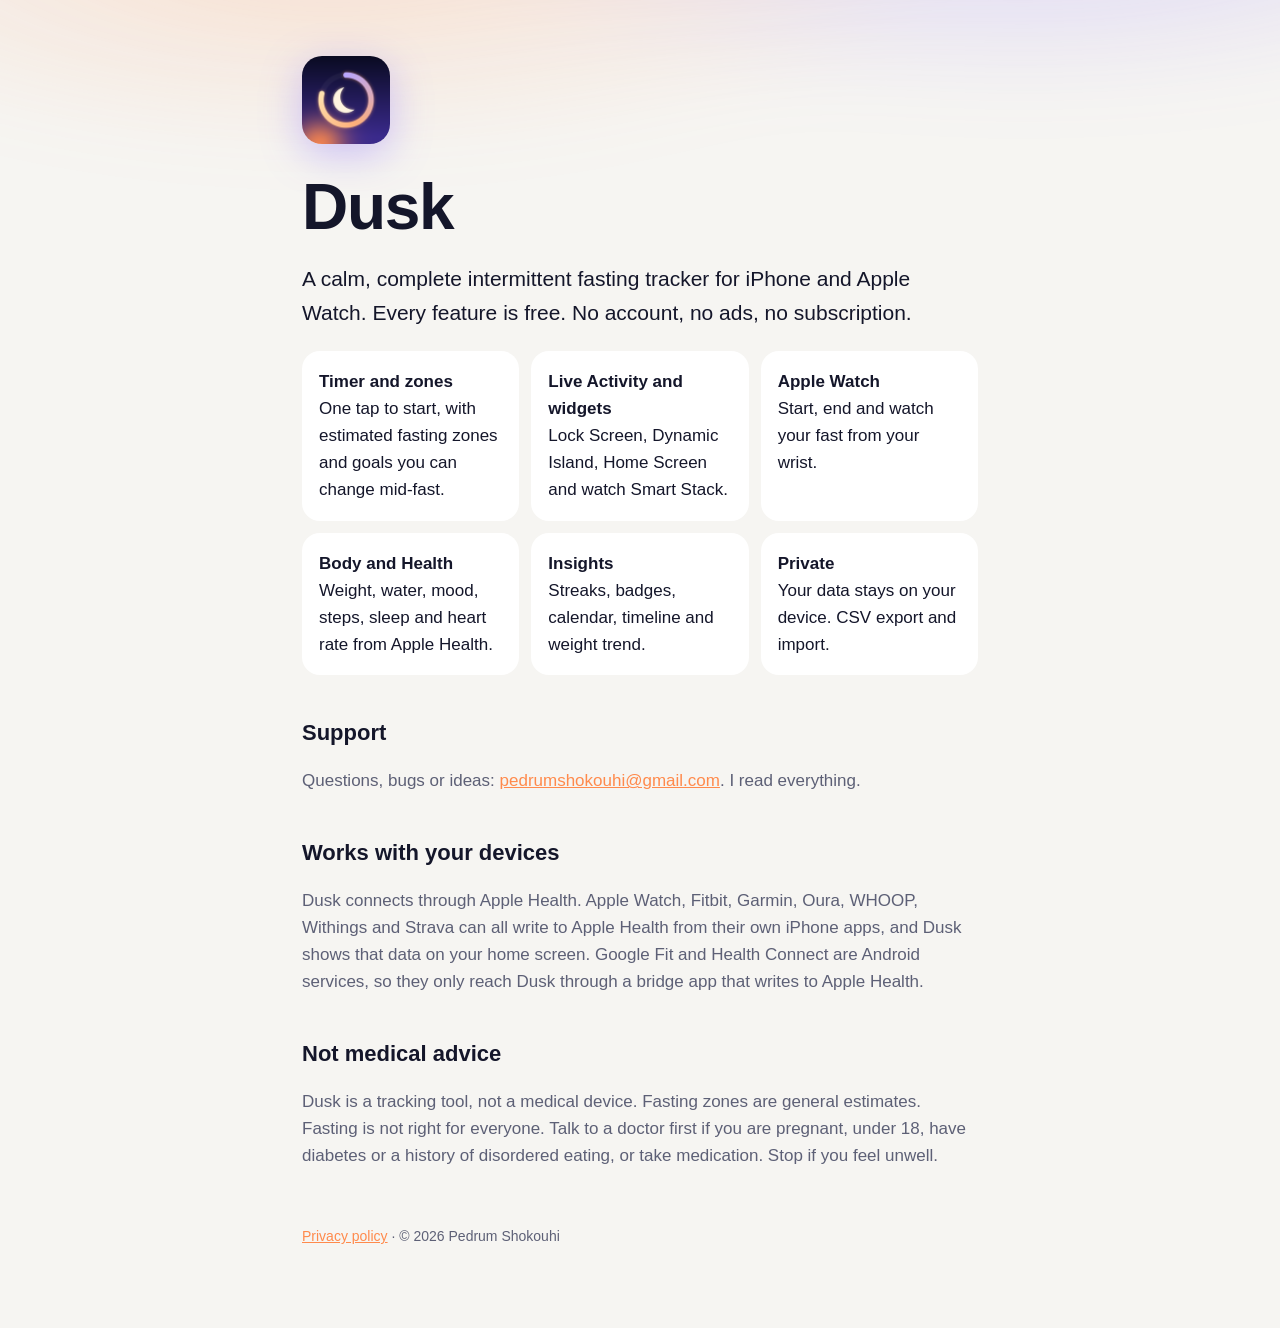
==== index.html @ a66972c6 "Dusk site: landing, support and privacy" ====
<!doctype html><html lang="en"><head><meta charset="utf-8"><meta name="viewport" content="width=device-width,initial-scale=1">
<title>Dusk: Fasting Timer</title><meta name="description" content="A calm, complete intermittent fasting tracker for iPhone and Apple Watch. Every feature free. No account."><link rel="stylesheet" href="style.css"><link rel="icon" href="icon.png"></head><body><main>
<img class="icon" src="icon.png" alt="Dusk app icon">
<h1>Dusk</h1>
<p class="lead">A calm, complete intermittent fasting tracker for iPhone and Apple Watch. Every feature is free. No account, no ads, no subscription.</p>
<div class="grid">
<div class="card"><b>Timer and zones</b>One tap to start, with estimated fasting zones and goals you can change mid-fast.</div>
<div class="card"><b>Live Activity and widgets</b>Lock Screen, Dynamic Island, Home Screen and watch Smart Stack.</div>
<div class="card"><b>Apple Watch</b>Start, end and watch your fast from your wrist.</div>
<div class="card"><b>Body and Health</b>Weight, water, mood, steps, sleep and heart rate from Apple Health.</div>
<div class="card"><b>Insights</b>Streaks, badges, calendar, timeline and weight trend.</div>
<div class="card"><b>Private</b>Your data stays on your device. CSV export and import.</div>
</div>
<h2 id="support">Support</h2>
<p>Questions, bugs or ideas: <a href="mailto:pedrumshokouhi@gmail.com">pedrumshokouhi@gmail.com</a>. I read everything.</p>
<h2>Works with your devices</h2>
<p>Dusk connects through Apple Health. Apple Watch, Fitbit, Garmin, Oura, WHOOP, Withings and Strava can all write to Apple Health from their own iPhone apps, and Dusk shows that data on your home screen. Google Fit and Health Connect are Android services, so they only reach Dusk through a bridge app that writes to Apple Health.</p>
<h2>Not medical advice</h2>
<p>Dusk is a tracking tool, not a medical device. Fasting zones are general estimates. Fasting is not right for everyone. Talk to a doctor first if you are pregnant, under 18, have diabetes or a history of disordered eating, or take medication. Stop if you feel unwell.</p>
<footer><a href="privacy.html">Privacy policy</a> · © 2026 Pedrum Shokouhi</footer>
</main></body></html>
---- style.css ----
:root{color-scheme:dark light;--bg:#0b0d1a;--ink:#f4f1ee;--mute:#a7a9bd;--card:#151830;--a:#ff8a4c;--b:#7b5cff}
@media (prefers-color-scheme:light){:root{--bg:#f6f5f2;--ink:#14162a;--mute:#5d6076;--card:#fff}}
*{box-sizing:border-box}body{margin:0;background:var(--bg);color:var(--ink);font:17px/1.6 -apple-system,BlinkMacSystemFont,"SF Pro Text",Inter,sans-serif}
body:before{content:"";position:fixed;inset:-20% -10% auto;height:60vh;background:radial-gradient(60% 60% at 30% 20%,color-mix(in srgb,var(--a) 40%,transparent),transparent 70%),radial-gradient(60% 60% at 75% 10%,color-mix(in srgb,var(--b) 45%,transparent),transparent 70%);filter:blur(40px);opacity:.55;z-index:-1}
main{max-width:720px;margin:0 auto;padding:56px 22px 80px}
img.icon{width:88px;height:88px;border-radius:20px;box-shadow:0 10px 40px rgba(123,92,255,.35)}
h1{font-size:clamp(40px,8vw,64px);line-height:1.05;margin:22px 0 10px;letter-spacing:-.02em}
h2{font-size:22px;margin:40px 0 8px}p,li{color:var(--mute)}a{color:var(--a)}strong{color:var(--ink)}
.lead{font-size:21px;color:var(--ink)}.grid{display:grid;grid-template-columns:repeat(auto-fit,minmax(200px,1fr));gap:12px;margin-top:20px}
.card{background:var(--card);border:1px solid rgba(255,255,255,.08);border-radius:18px;padding:16px}.card b{display:block;color:var(--ink)}
footer{margin-top:56px;font-size:14px;color:var(--mute)}
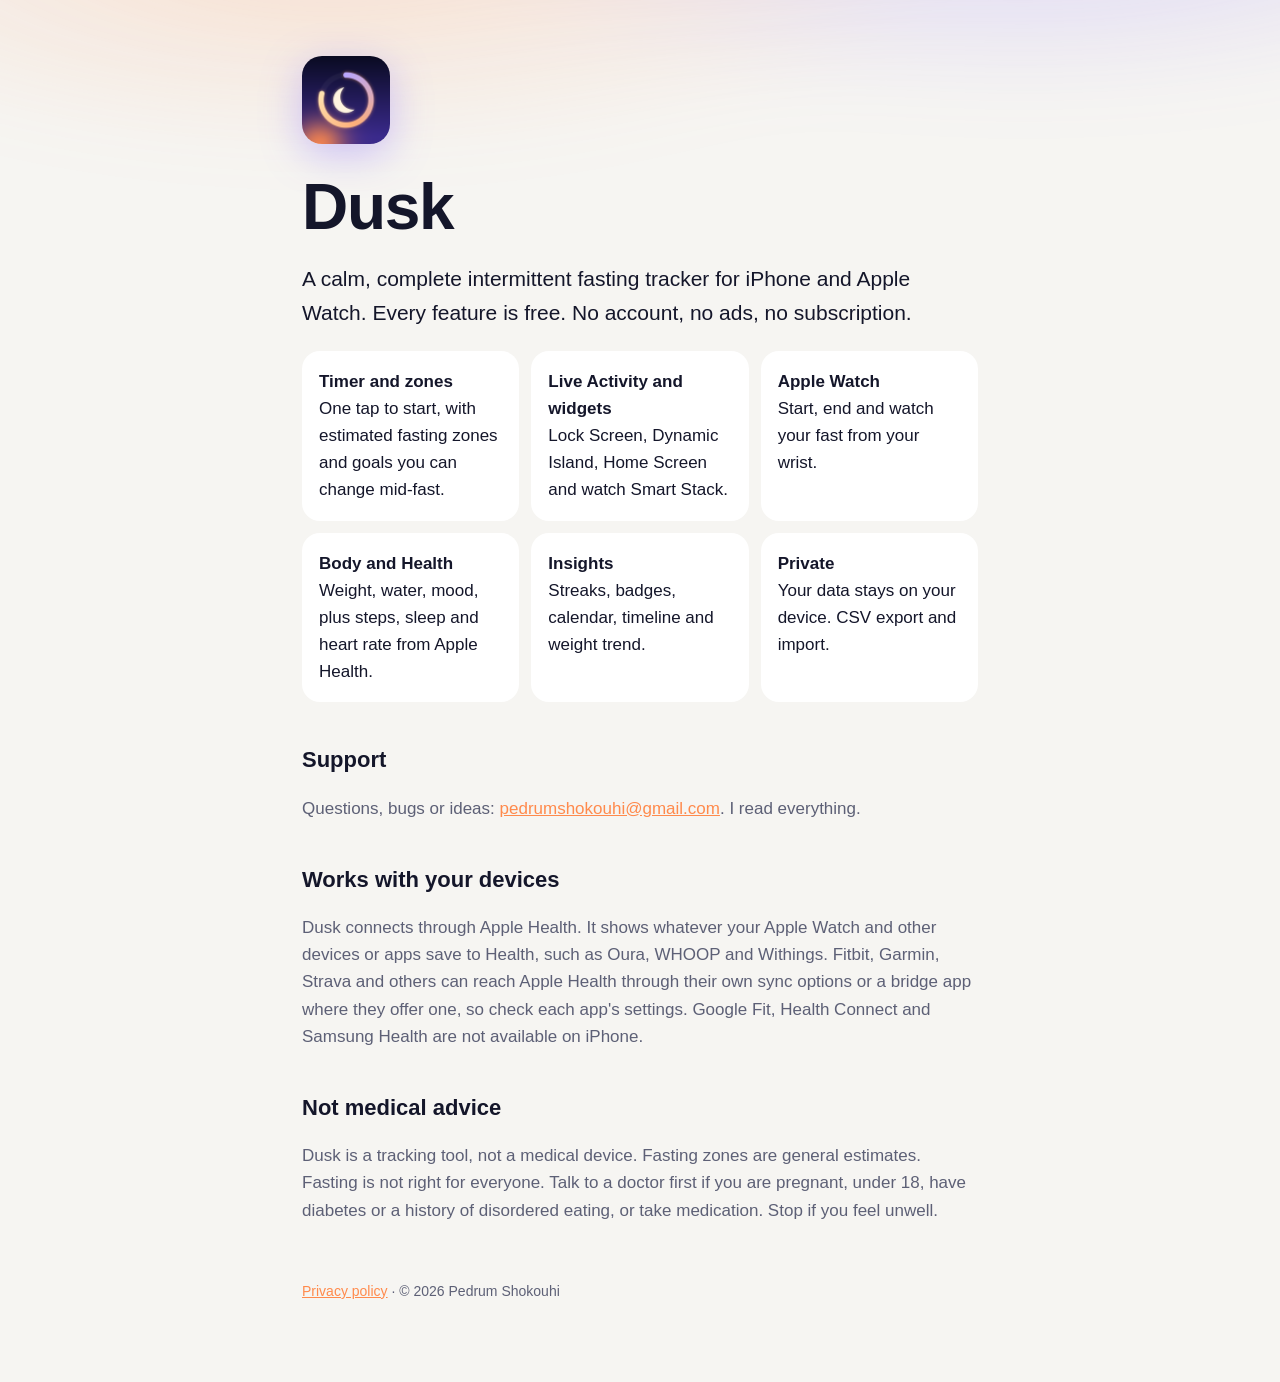
==== commit 7be0cd6c: "Accurate device compatibility wording" ====
--- a/index.html
+++ b/index.html
@@ -7,14 +7,14 @@
 <div class="card"><b>Timer and zones</b>One tap to start, with estimated fasting zones and goals you can change mid-fast.</div>
 <div class="card"><b>Live Activity and widgets</b>Lock Screen, Dynamic Island, Home Screen and watch Smart Stack.</div>
 <div class="card"><b>Apple Watch</b>Start, end and watch your fast from your wrist.</div>
-<div class="card"><b>Body and Health</b>Weight, water, mood, steps, sleep and heart rate from Apple Health.</div>
+<div class="card"><b>Body and Health</b>Weight, water, mood, plus steps, sleep and heart rate from Apple Health.</div>
 <div class="card"><b>Insights</b>Streaks, badges, calendar, timeline and weight trend.</div>
 <div class="card"><b>Private</b>Your data stays on your device. CSV export and import.</div>
 </div>
 <h2 id="support">Support</h2>
 <p>Questions, bugs or ideas: <a href="mailto:pedrumshokouhi@gmail.com">pedrumshokouhi@gmail.com</a>. I read everything.</p>
 <h2>Works with your devices</h2>
-<p>Dusk connects through Apple Health. Apple Watch, Fitbit, Garmin, Oura, WHOOP, Withings and Strava can all write to Apple Health from their own iPhone apps, and Dusk shows that data on your home screen. Google Fit and Health Connect are Android services, so they only reach Dusk through a bridge app that writes to Apple Health.</p>
+<p>Dusk connects through Apple Health. It shows whatever your Apple Watch and other devices or apps save to Health, such as Oura, WHOOP and Withings. Fitbit, Garmin, Strava and others can reach Apple Health through their own sync options or a bridge app where they offer one, so check each app's settings. Google Fit, Health Connect and Samsung Health are not available on iPhone.</p>
 <h2>Not medical advice</h2>
 <p>Dusk is a tracking tool, not a medical device. Fasting zones are general estimates. Fasting is not right for everyone. Talk to a doctor first if you are pregnant, under 18, have diabetes or a history of disordered eating, or take medication. Stop if you feel unwell.</p>
 <footer><a href="privacy.html">Privacy policy</a> · © 2026 Pedrum Shokouhi</footer>
